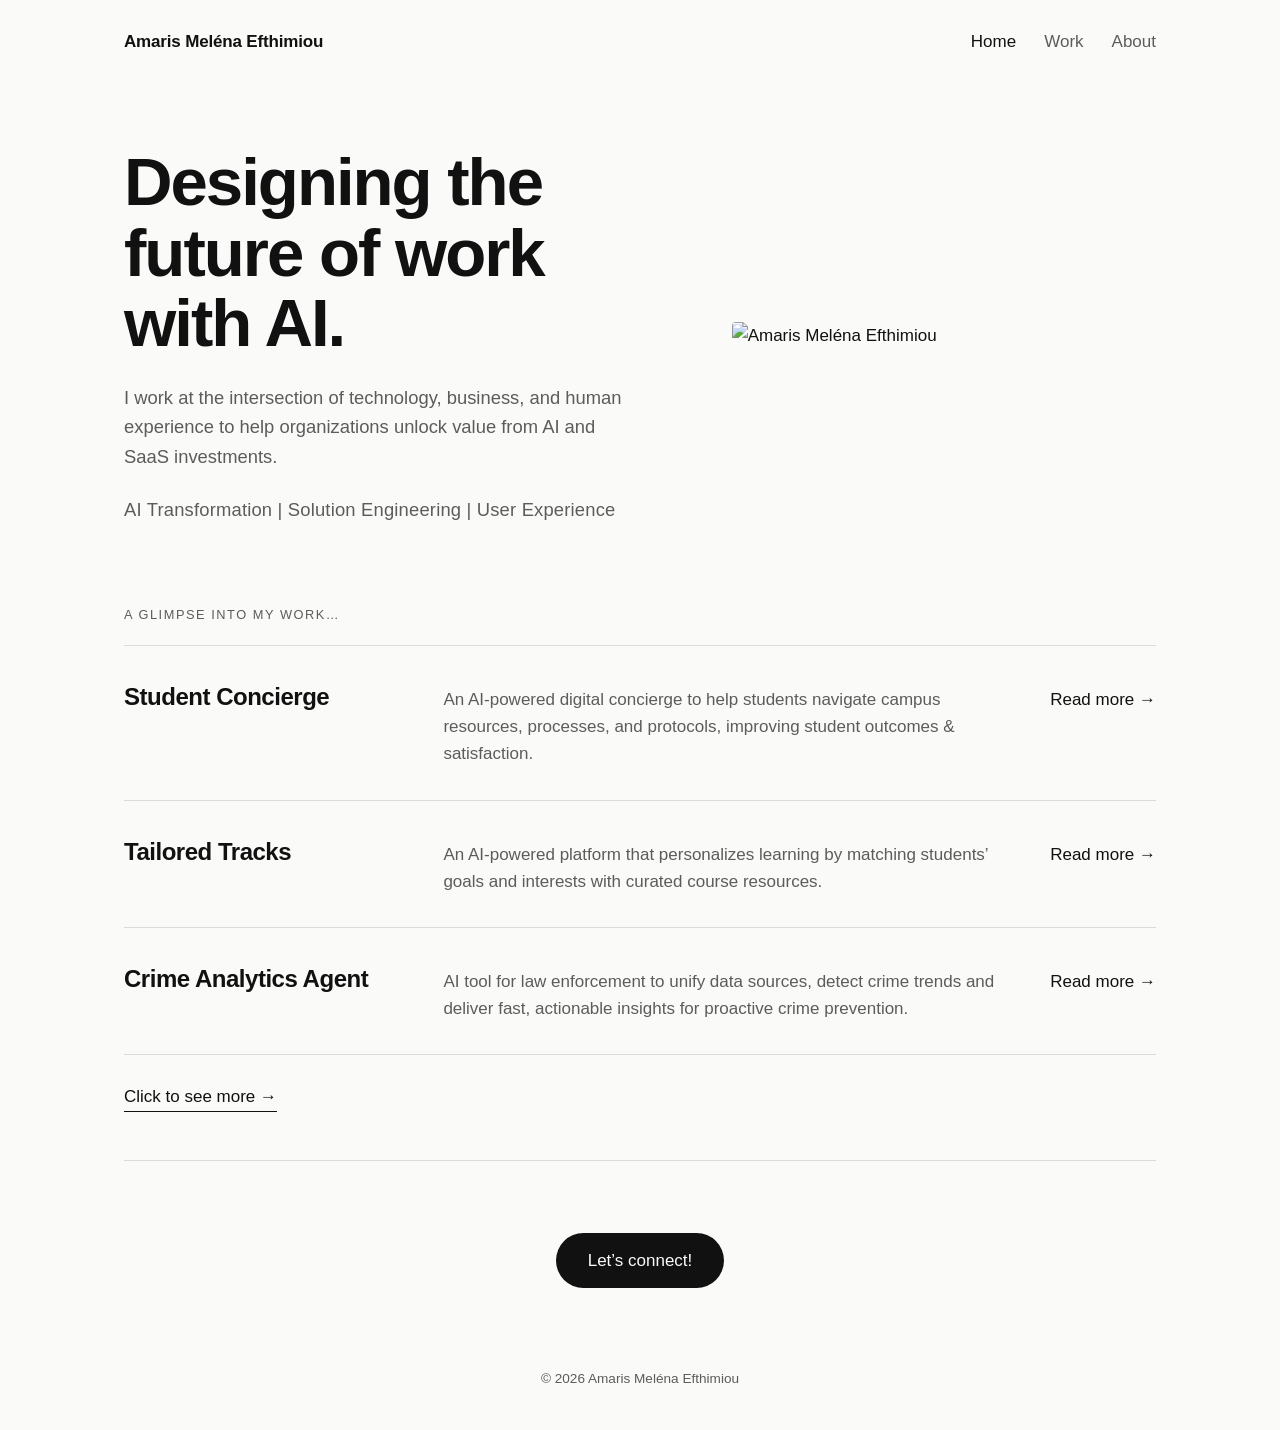
==== index.html @ e7ff2daa "Add files via upload" ====
<!doctype html>
<html lang="en">
<head>
  <meta charset="utf-8">
  <meta name="viewport" content="width=device-width, initial-scale=1">
  <title>Amaris Efthimiou | Portfolio</title>
  <meta name="description" content="Amaris Meléna Efthimiou — designing the future of work with AI. AI Transformation, Solution Engineering, User Experience.">
  <meta property="og:title" content="Amaris Efthimiou | Portfolio">
  <meta property="og:type" content="website">
  <link rel="stylesheet" href="styles.css">
</head>
<body>
  <div class="wrap">
    <header class="site-header">
      <a class="site-name" href="index.html">Amaris Meléna Efthimiou</a>
      <nav class="site-nav">
        <a href="index.html" aria-current="page">Home</a>
        <a href="work.html">Work</a>
        <a href="about.html">About</a>
      </nav>
    </header>

    <main>
      <section class="hero">
        <div>
          <h1>Designing the future of work with AI.</h1>
          <p>I work at the intersection of technology, business, and human experience to help organizations unlock value from AI and SaaS investments.</p>
          <p class="tags">AI Transformation | Solution Engineering | User Experience</p>
        </div>
        <div class="hero-img">
          <img src="assets/hero.png" alt="Amaris Meléna Efthimiou">
        </div>
      </section>

      <section>
        <p class="eyebrow">A glimpse into my work…</p>
        <ul class="projects">
          <li><a href="student-concierge.html">
            <h3>Student Concierge</h3>
            <p>An AI-powered digital concierge to help students navigate campus resources, processes, and protocols, improving student outcomes &amp; satisfaction.</p>
            <span class="arrow">Read more →</span>
          </a></li>
          <li><a href="tailored-tracks.html">
            <h3>Tailored Tracks</h3>
            <p>An AI-powered platform that personalizes learning by matching students’ goals and interests with curated course resources.</p>
            <span class="arrow">Read more →</span>
          </a></li>
          <li><a href="crime-analytics-agent.html">
            <h3>Crime Analytics Agent</h3>
            <p>AI tool for law enforcement to unify data sources, detect crime trends and deliver fast, actionable insights for proactive crime prevention.</p>
            <span class="arrow">Read more →</span>
          </a></li>
        </ul>
        <a class="more" href="work.html">Click to see more →</a>
      </section>
    </main>

    <section class="cta">
      <a class="btn" href="https://www.linkedin.com/in/amarisefthimiou/" target="_blank" rel="noopener">Let’s connect!</a>
    </section>
    <footer class="site-footer">© 2026 Amaris Meléna Efthimiou</footer>
  </div>
</body>
</html>
---- styles.css ----
:root {
  --bg: #fafaf8;
  --text: #111111;
  --muted: #5c5c5c;
  --rule: #dcdcd6;
  --accent: #111111;
  --max: 1080px;
  --font: "Helvetica Neue", Helvetica, Arial, sans-serif;
}

* { box-sizing: border-box; margin: 0; padding: 0; }

html { scroll-behavior: smooth; }

body {
  background: var(--bg);
  color: var(--text);
  font-family: var(--font);
  font-size: 17px;
  line-height: 1.6;
  -webkit-font-smoothing: antialiased;
}

a { color: inherit; }
img { max-width: 100%; display: block; }

.wrap { max-width: var(--max); margin: 0 auto; padding: 0 24px; }

/* Header */
.site-header {
  display: flex;
  justify-content: space-between;
  align-items: center;
  padding: 28px 0;
  gap: 16px;
  flex-wrap: wrap;
}
.site-name { font-weight: 700; text-decoration: none; letter-spacing: -0.01em; }
.site-nav { display: flex; gap: 28px; }
.site-nav a { text-decoration: none; color: var(--muted); transition: color .15s; }
.site-nav a:hover, .site-nav a[aria-current="page"] { color: var(--text); }

/* Hero */
.hero {
  display: grid;
  grid-template-columns: 1.3fr 1fr;
  gap: 56px;
  align-items: center;
  padding: 64px 0 80px;
}
.hero h1 {
  font-size: clamp(2.4rem, 5.5vw, 4.2rem);
  line-height: 1.05;
  letter-spacing: -0.03em;
  font-weight: 700;
  margin-bottom: 24px;
}
.hero p { font-size: 1.15rem; color: var(--muted); max-width: 520px; }
.tags { margin-top: 24px; font-size: .95rem; font-weight: 500; letter-spacing: .01em; }
.hero-img img { border-radius: 4px; width: 100%; object-fit: cover; }

/* Section labels */
.eyebrow {
  font-size: .8rem;
  text-transform: uppercase;
  letter-spacing: .12em;
  color: var(--muted);
  margin-bottom: 20px;
}

/* Project list */
.projects { list-style: none; border-top: 1px solid var(--rule); }
.projects li { border-bottom: 1px solid var(--rule); }
.projects a {
  display: grid;
  grid-template-columns: 1fr 2fr auto;
  gap: 32px;
  align-items: baseline;
  padding: 32px 0;
  text-decoration: none;
  transition: padding-left .2s;
}
.projects a:hover { padding-left: 12px; }
.projects h3 { font-size: 1.5rem; letter-spacing: -0.02em; font-weight: 700; }
.projects p { color: var(--muted); }
.projects .arrow { white-space: nowrap; font-weight: 500; }

.more { display: inline-block; margin-top: 28px; font-weight: 500; text-decoration: none; border-bottom: 1px solid currentColor; }

/* Page intro */
.page-intro { padding: 64px 0 48px; max-width: 720px; }
.page-intro h1 {
  font-size: clamp(2.2rem, 5vw, 3.6rem);
  letter-spacing: -0.03em;
  line-height: 1.05;
  margin-bottom: 20px;
}
.page-intro p { color: var(--muted); font-size: 1.1rem; }

/* About */
.about { display: grid; grid-template-columns: 1fr 1.4fr; gap: 56px; padding: 32px 0 64px; align-items: start; }
.about img { border-radius: 4px; }
.about h2 { font-size: 1.6rem; letter-spacing: -0.02em; margin-bottom: 16px; }
.about h3 { font-size: 1.15rem; margin: 36px 0 10px; }
.about p + p { margin-top: 16px; }
.about .links { margin-top: 20px; font-weight: 500; }
.about .links a { text-decoration: none; border-bottom: 1px solid currentColor; }

/* Case study */
.case-head { display: grid; grid-template-columns: 1.4fr 1fr; gap: 48px; align-items: end; padding: 56px 0 48px; border-bottom: 1px solid var(--rule); }
.case-head .meta { color: var(--muted); font-size: .95rem; margin-bottom: 12px; }
.case-head h1 { font-size: clamp(2.4rem, 6vw, 4.4rem); line-height: 1; letter-spacing: -0.035em; margin-bottom: 14px; }
.case-head .client { font-size: 1.15rem; }
.case-head .note { font-style: italic; color: var(--muted); font-size: .95rem; }
.case-head .art { display: flex; gap: 16px; justify-content: flex-end; }
.case-head .art img { max-height: 240px; width: auto; }

.case-body { max-width: 760px; padding: 48px 0 32px; }
.case-body section { margin-bottom: 48px; }
.case-body h2 {
  font-size: .8rem;
  text-transform: uppercase;
  letter-spacing: .12em;
  color: var(--muted);
  font-weight: 600;
  margin-bottom: 14px;
}
.case-body h3 { font-size: 1.1rem; margin: 24px 0 8px; }
.case-body p + p, .case-body p + ul, .case-body ul + p, .case-body p + ol { margin-top: 12px; }
.case-body ul, .case-body ol { padding-left: 1.3em; }
.case-body li { margin: 6px 0; }
.case-body li ul { margin-top: 6px; }

.impact { list-style: none; padding: 0 !important; display: grid; gap: 0; border-top: 1px solid var(--rule); }
.impact li { padding: 14px 0; border-bottom: 1px solid var(--rule); margin: 0 !important; }

blockquote {
  border-left: 3px solid var(--text);
  padding: 8px 0 8px 24px;
  margin: 32px 0;
  font-size: 1.15rem;
  line-height: 1.55;
}
.quote-by { display: flex; align-items: center; gap: 16px; margin-top: 16px; }
.quote-by img { width: 56px; height: 56px; border-radius: 50%; object-fit: cover; }
.quote-by strong { display: block; }
.quote-by span { color: var(--muted); font-size: .95rem; }

.gallery { display: grid; gap: 48px; padding: 16px 0 48px; }
.gallery figure { margin: 0; }
.gallery img { border: 1px solid var(--rule); border-radius: 4px; width: 100%; }
.gallery figcaption { margin-top: 12px; }
.gallery figcaption strong { display: block; }
.gallery figcaption span { color: var(--muted); }

/* Footer CTA */
.cta { padding: 72px 0 56px; border-top: 1px solid var(--rule); margin-top: 48px; text-align: center; }
.btn {
  display: inline-block;
  background: var(--accent);
  color: var(--bg);
  padding: 14px 32px;
  border-radius: 999px;
  text-decoration: none;
  font-weight: 500;
  transition: transform .15s;
}
.btn:hover { transform: translateY(-2px); }
.site-footer { padding: 24px 0 40px; color: var(--muted); font-size: .85rem; text-align: center; }

@media (max-width: 760px) {
  .hero, .about, .case-head { grid-template-columns: 1fr; gap: 32px; }
  .hero { padding: 32px 0 56px; }
  .case-head .art { justify-content: flex-start; }
  .projects a { grid-template-columns: 1fr; gap: 8px; }
  .site-nav { gap: 20px; }
}
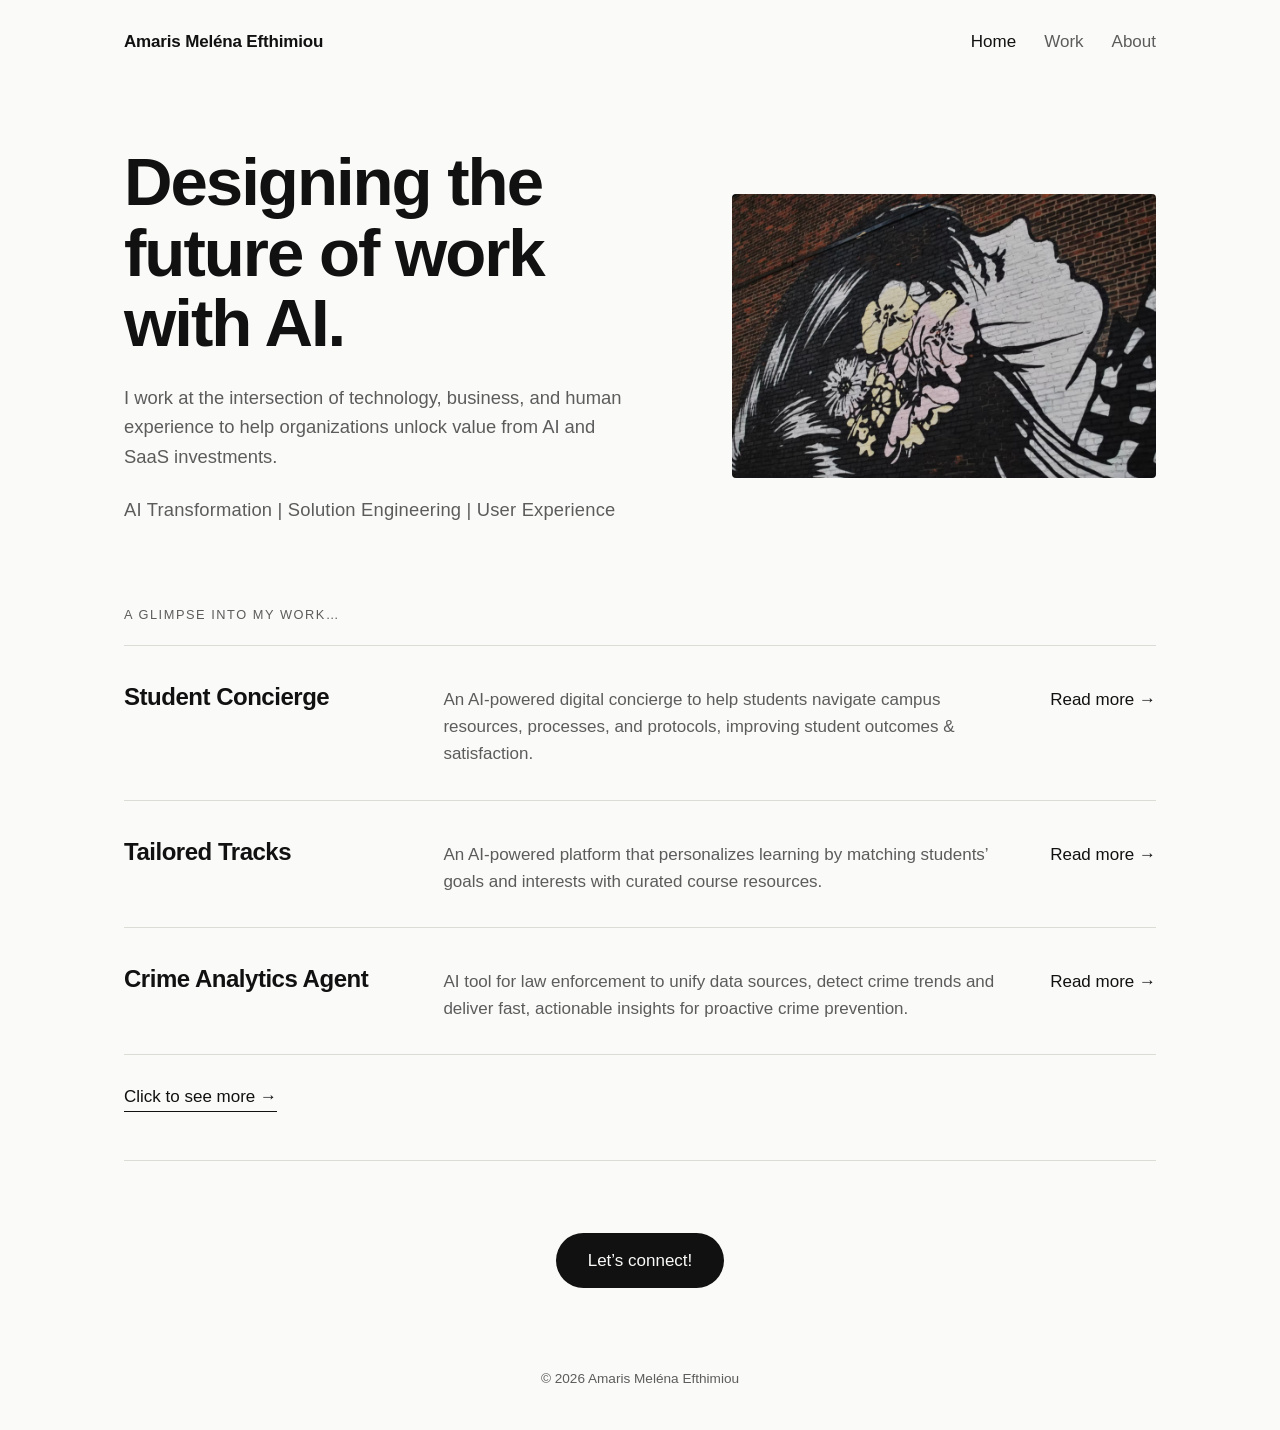
==== commit 256d9e31: "Update index.html" ====
--- a/index.html
+++ b/index.html
@@ -60,5 +60,6 @@
     </section>
     <footer class="site-footer">© 2026 Amaris Meléna Efthimiou</footer>
   </div>
+     <script src="sparkle.js"></script>
 </body>
 </html>
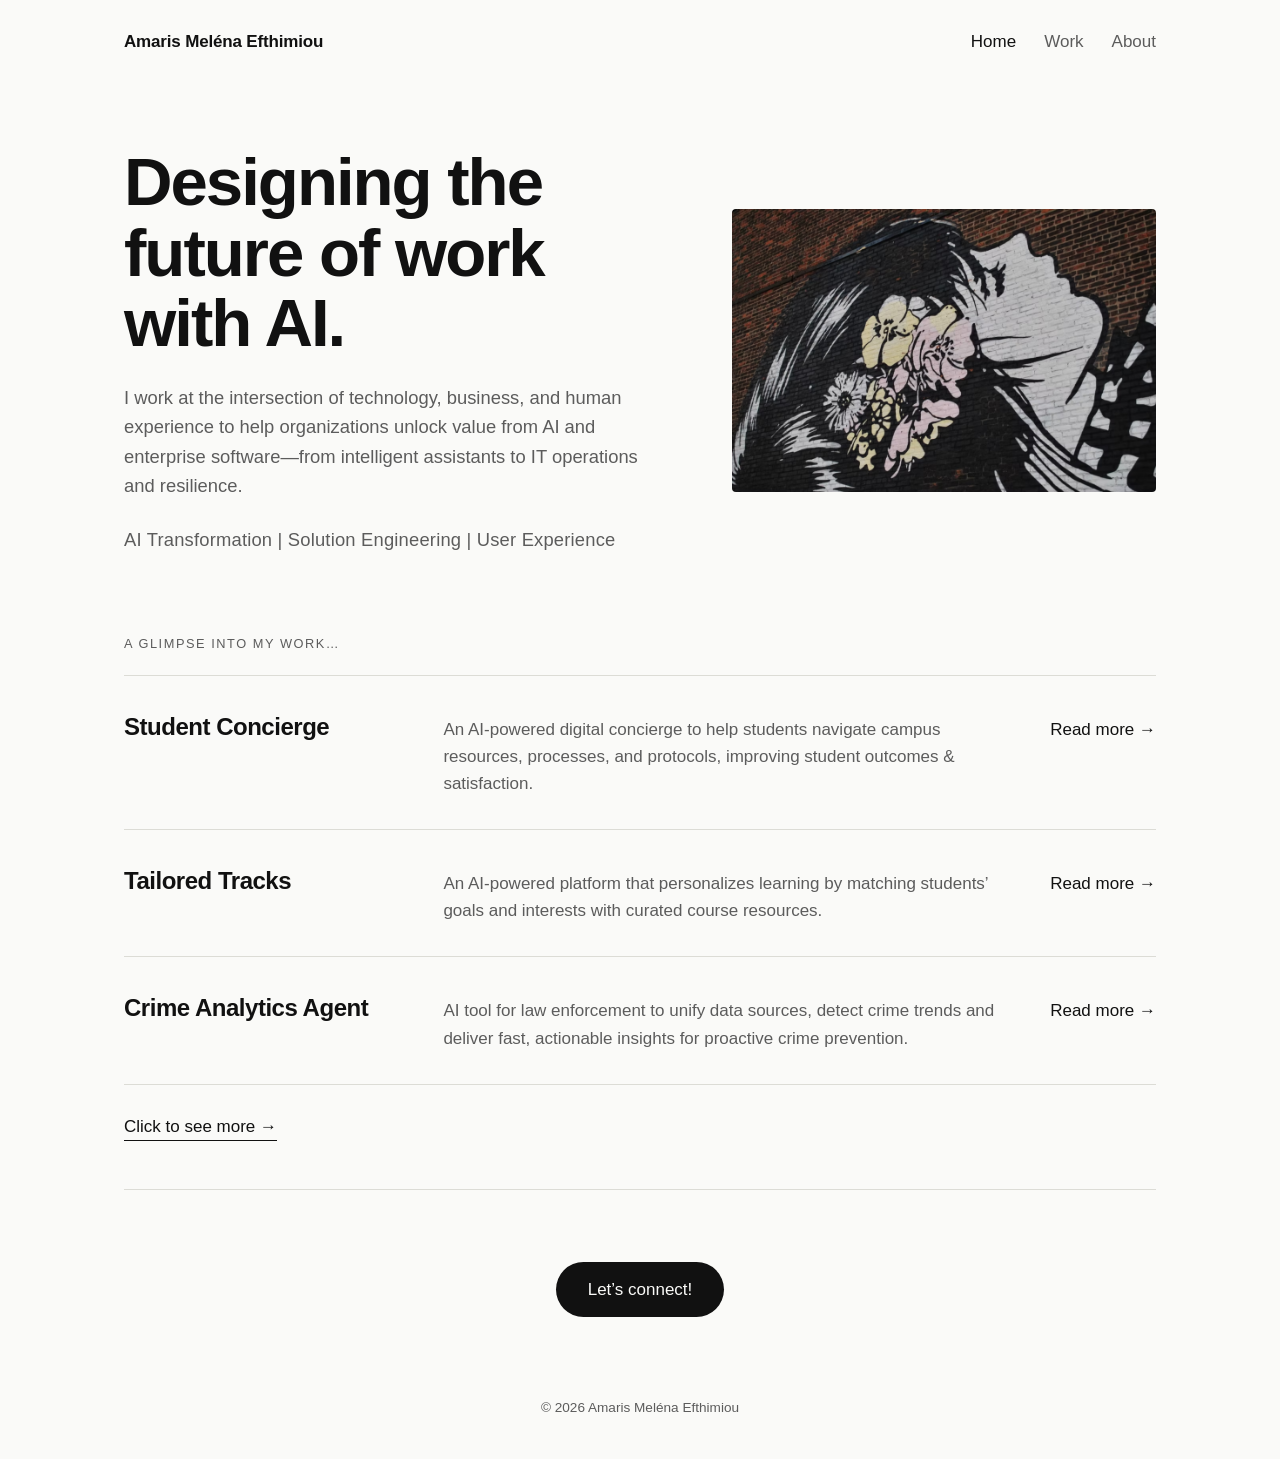
==== commit 56a98d61: "Update index.html" ====
--- a/index.html
+++ b/index.html
@@ -24,7 +24,7 @@
       <section class="hero">
         <div>
           <h1>Designing the future of work with AI.</h1>
-          <p>I work at the intersection of technology, business, and human experience to help organizations unlock value from AI and SaaS investments.</p>
+          <p>I work at the intersection of technology, business, and human experience to help organizations unlock value from AI and enterprise software—from intelligent assistants to IT operations and resilience.</p>
           <p class="tags">AI Transformation | Solution Engineering | User Experience</p>
         </div>
         <div class="hero-img">
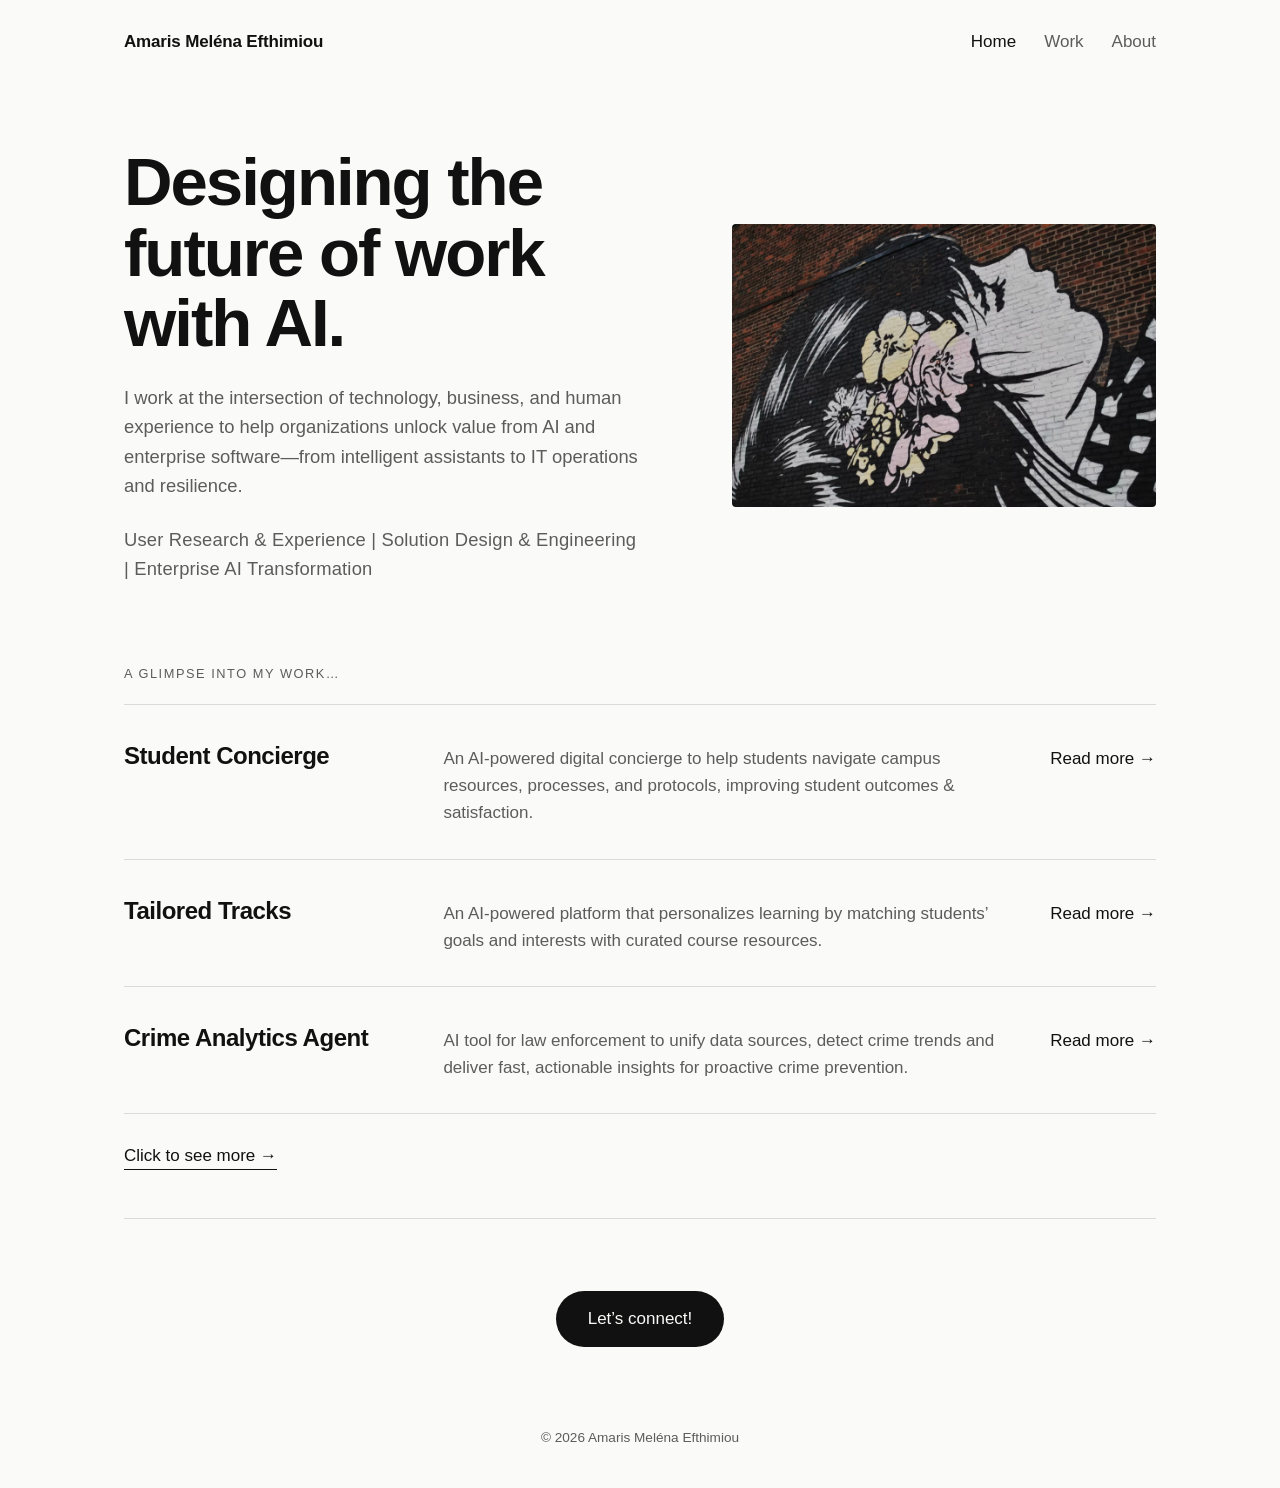
==== commit ba66f47b: "Update index.html" ====
--- a/index.html
+++ b/index.html
@@ -25,7 +25,7 @@
         <div>
           <h1>Designing the future of work with AI.</h1>
           <p>I work at the intersection of technology, business, and human experience to help organizations unlock value from AI and enterprise software—from intelligent assistants to IT operations and resilience.</p>
-          <p class="tags">AI Transformation | Solution Engineering | User Experience</p>
+          <p class="tags">User Research & Experience | Solution Design & Engineering | Enterprise AI Transformation</p>
         </div>
         <div class="hero-img">
           <img src="assets/hero.png" alt="Amaris Meléna Efthimiou">
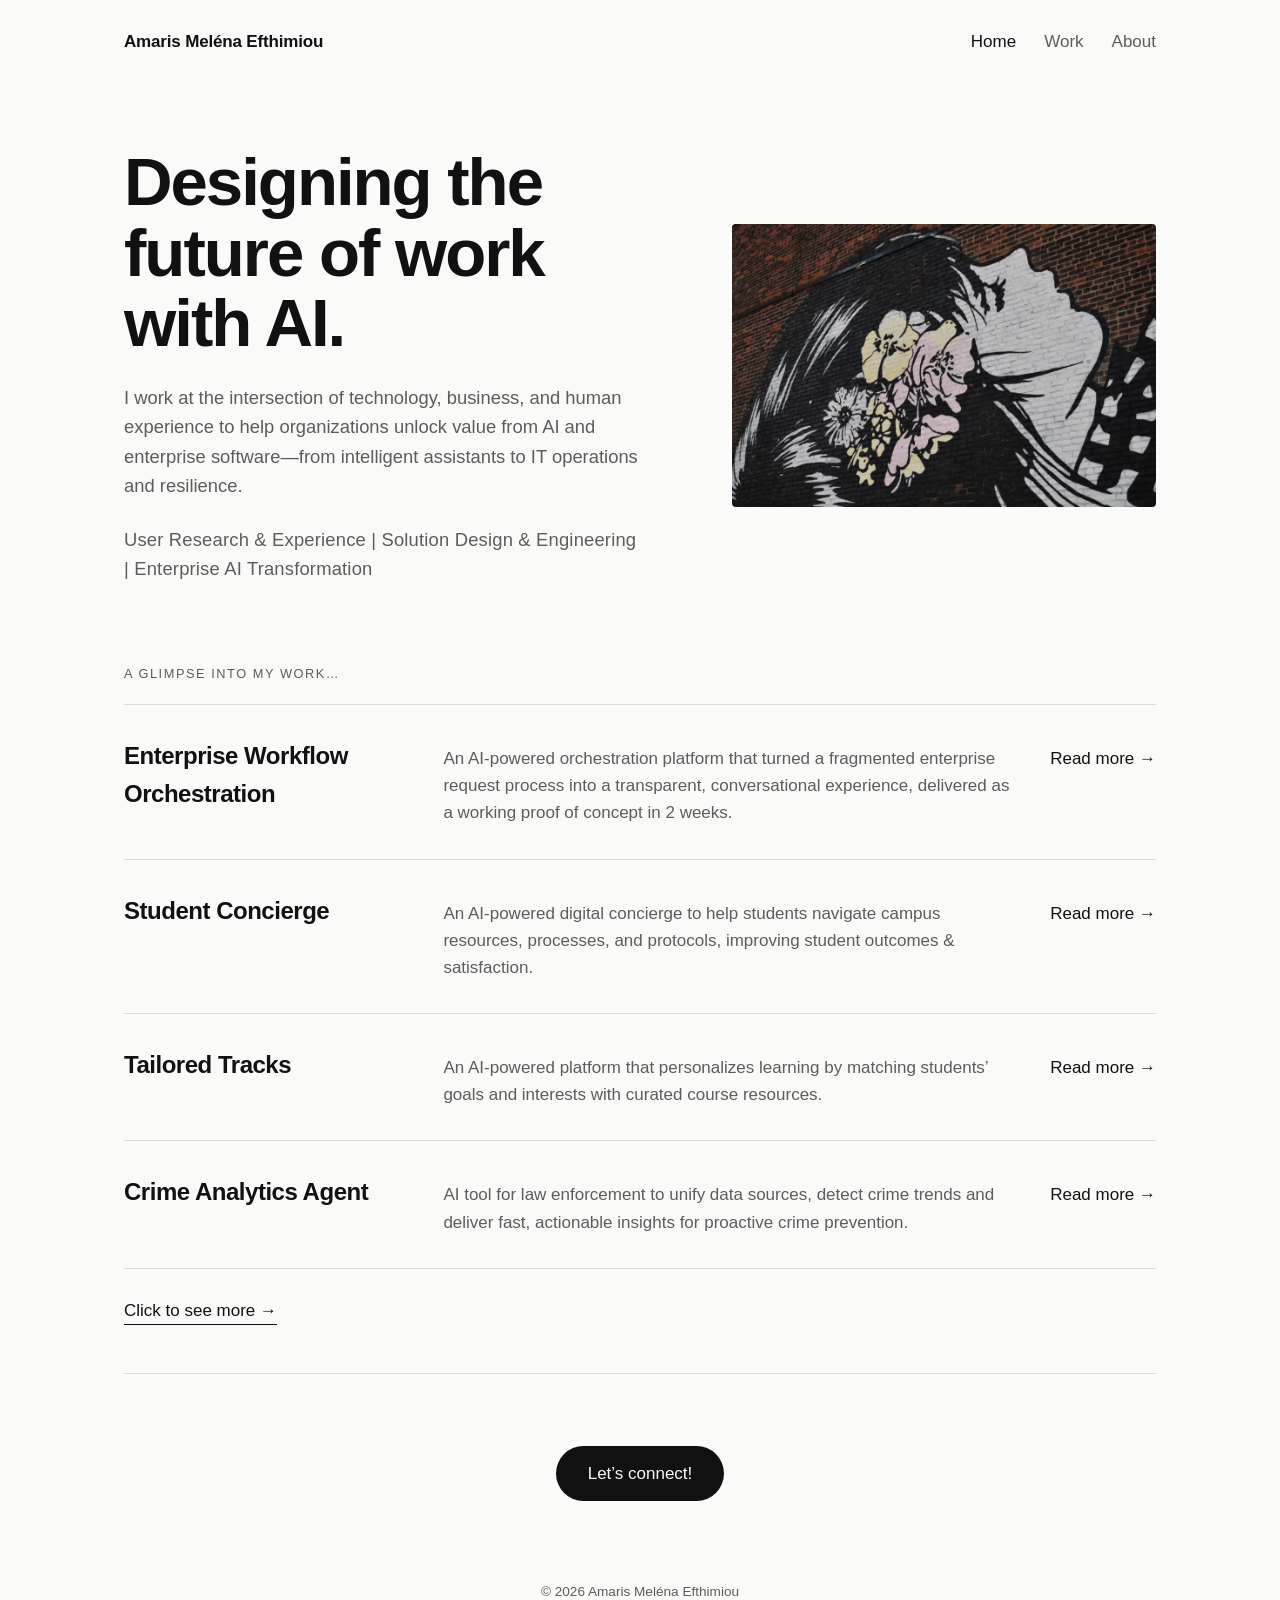
==== commit 4da70212: "Update index.html" ====
--- a/index.html
+++ b/index.html
@@ -7,6 +7,9 @@
   <meta name="description" content="Amaris Meléna Efthimiou — designing the future of work with AI. AI Transformation, Solution Engineering, User Experience.">
   <meta property="og:title" content="Amaris Efthimiou | Portfolio">
   <meta property="og:type" content="website">
+     <link rel="icon" href="favicon.svg" type="image/svg+xml">
+   <link rel="icon" href="favicon.ico" sizes="any">
+   <link rel="apple-touch-icon" href="apple-touch-icon.png">
   <link rel="stylesheet" href="styles.css">
 </head>
 <body>
@@ -35,6 +38,11 @@
       <section>
         <p class="eyebrow">A glimpse into my work…</p>
         <ul class="projects">
+         <li><a href="enterprise-workflow-orchestration.html">
+          <h3>Enterprise Workflow Orchestration</h3>
+          <p>An AI-powered orchestration platform that turned a fragmented enterprise request process into a transparent, conversational experience, delivered as a working proof of concept in 2 weeks.</p>
+          <span class="arrow">Read more →</span>
+        </a></li>
           <li><a href="student-concierge.html">
             <h3>Student Concierge</h3>
             <p>An AI-powered digital concierge to help students navigate campus resources, processes, and protocols, improving student outcomes &amp; satisfaction.</p>
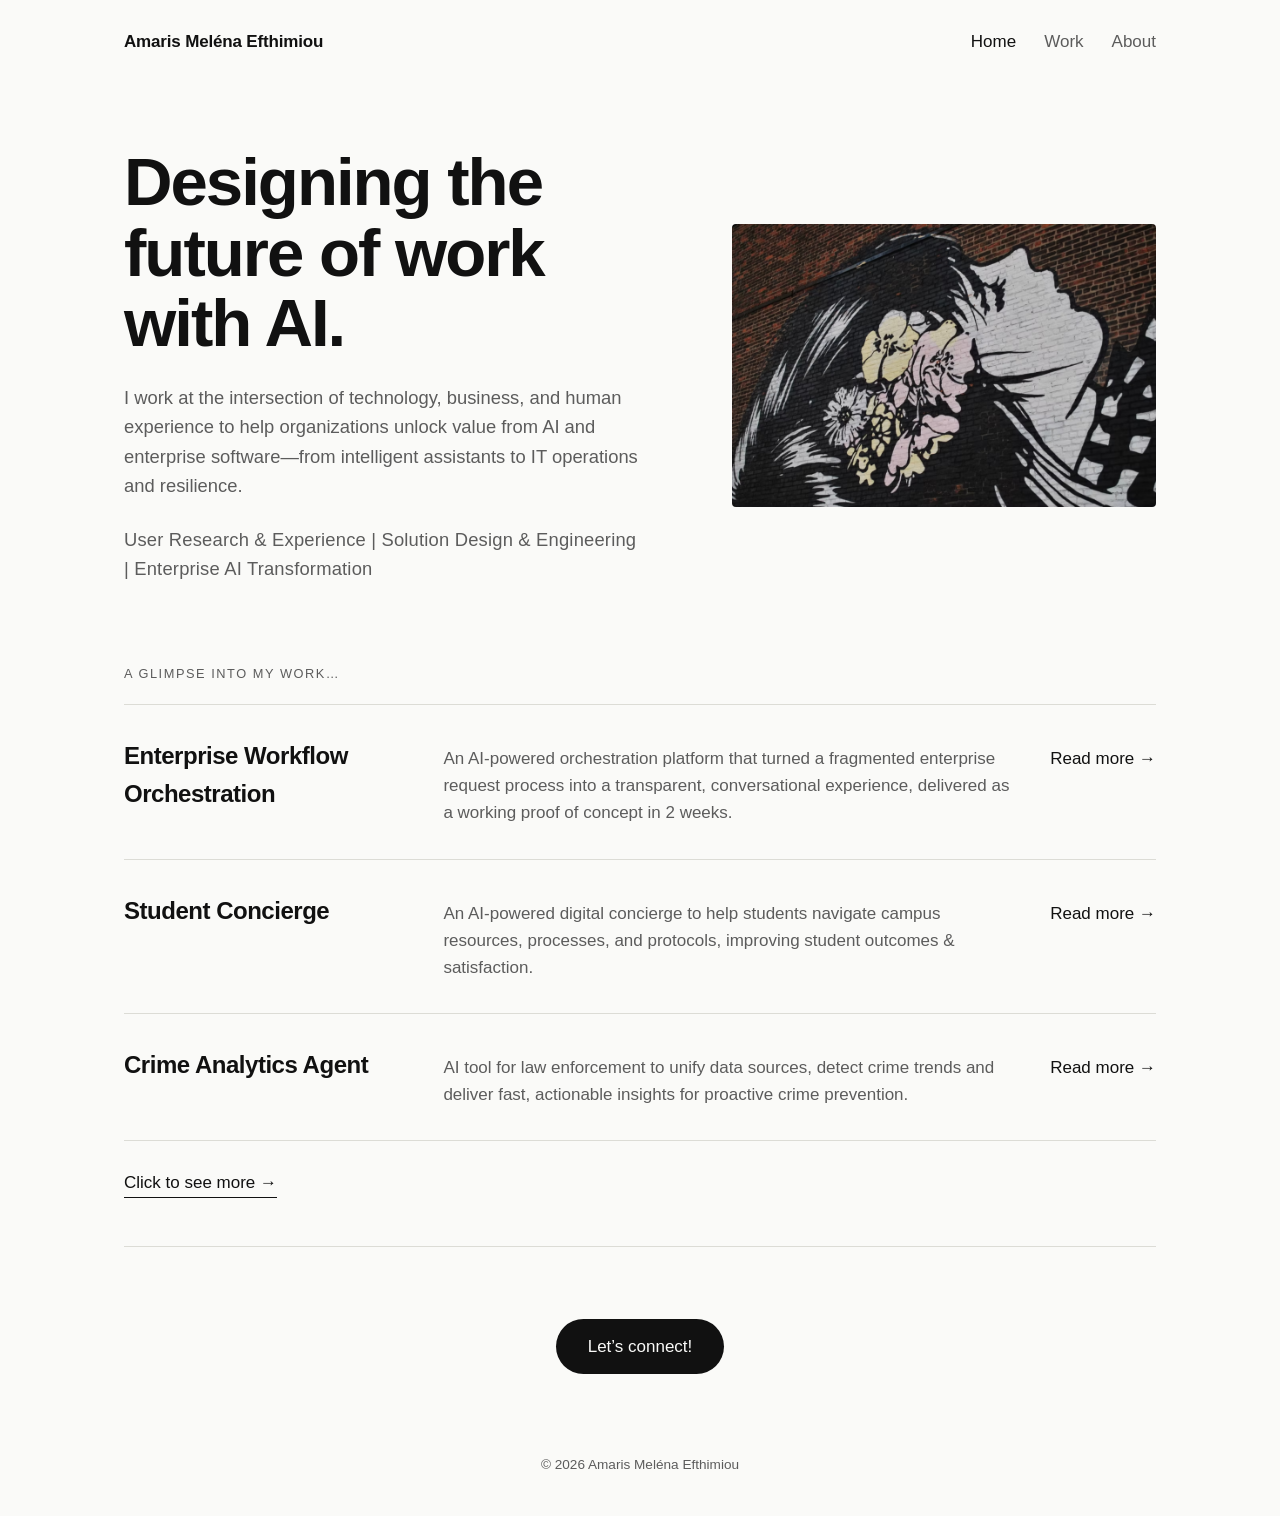
==== commit 8c79ce0d: "Update index.html" ====
--- a/index.html
+++ b/index.html
@@ -48,11 +48,6 @@
             <p>An AI-powered digital concierge to help students navigate campus resources, processes, and protocols, improving student outcomes &amp; satisfaction.</p>
             <span class="arrow">Read more →</span>
           </a></li>
-          <li><a href="tailored-tracks.html">
-            <h3>Tailored Tracks</h3>
-            <p>An AI-powered platform that personalizes learning by matching students’ goals and interests with curated course resources.</p>
-            <span class="arrow">Read more →</span>
-          </a></li>
           <li><a href="crime-analytics-agent.html">
             <h3>Crime Analytics Agent</h3>
             <p>AI tool for law enforcement to unify data sources, detect crime trends and deliver fast, actionable insights for proactive crime prevention.</p>
--- a/styles.css
+++ b/styles.css
@@ -175,3 +175,5 @@
   .projects a { grid-template-columns: 1fr; gap: 8px; }
   .site-nav { gap: 20px; }
 }
+.impact li ul { list-style: disc; padding-left: 1.3em !important; margin-top: 8px; }
+.impact li li { padding: 2px 0; border: none; }
